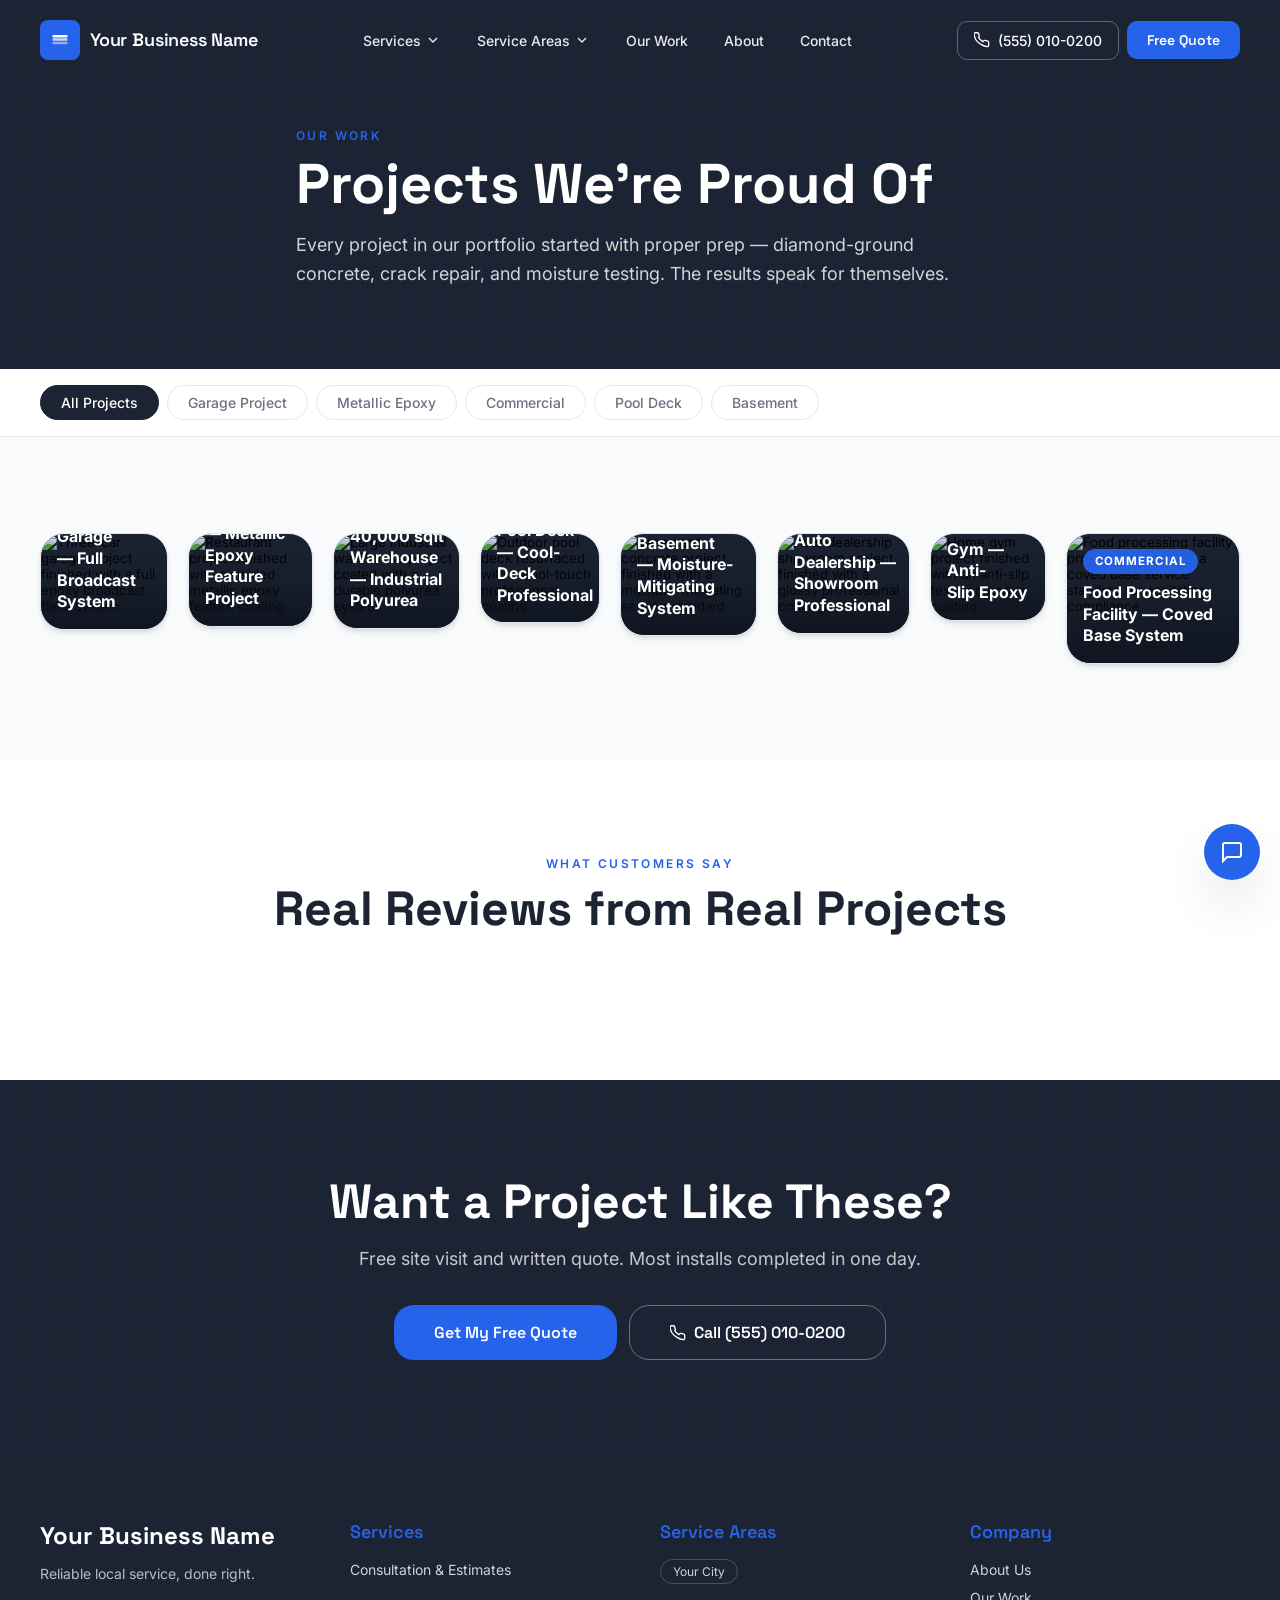
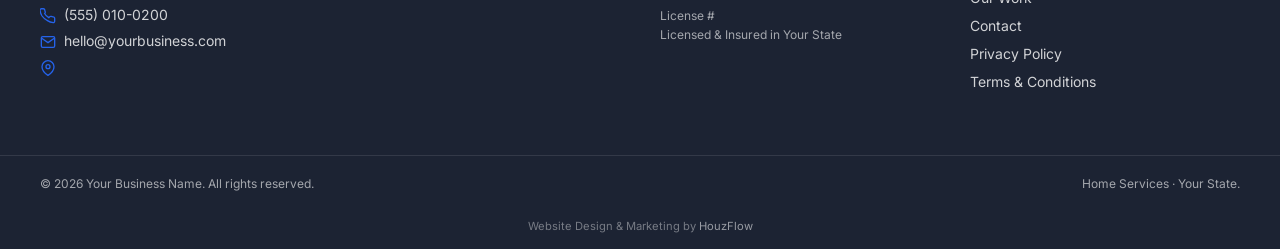
==== our-work.html @ 5cce3118 "Initial commit" ====
<!doctype html>
<html lang="en">
<head>
  <!-- ── CONFIG (loaded early for Meta Pixel) ──────────────────── -->
  <script src="CONFIG.js"></script>
  <!-- ── PROJECTS (gallery photos — separate file, updates monthly) ── -->
  <script src="PROJECTS.js"></script>
  <!-- ── Meta Pixel Base Code (reads CONFIG.metaPixelId) ───────── -->
  <script>
  (function() {
    if (!CONFIG.metaPixelId) return;
    !function(f,b,e,v,n,t,s)
    {if(f.fbq)return;n=f.fbq=function(){n.callMethod?
    n.callMethod.apply(n,arguments):n.queue.push(arguments)};
    if(!f._fbq)f._fbq=n;n.push=n;n.loaded=!0;n.version='2.0';
    n.queue=[];t=b.createElement(e);t.async=!0;
    t.src=v;s=b.getElementsByTagName(e)[0];
    s.parentNode.insertBefore(t,s)}(window, document,'script',
    'https://connect.facebook.net/en_US/fbevents.js');
    fbq('init', CONFIG.metaPixelId);
    fbq('track', 'PageView');
    document.write('<noscript><img height="1" width="1" style="display:none" src="https://www.facebook.com/tr?id=' + CONFIG.metaPixelId + '&ev=PageView&noscript=1"/></noscript>');
  })();
  </script>

  <meta charset="UTF-8" />
  <meta name="viewport" content="width=device-width, initial-scale=1.0" />
  <link rel="icon" type="image/svg+xml" href="/favicon.svg" />
  <title>Our Work | Portfolio</title>
  <meta name="description" content="See our portfolio of epoxy garage projects, metallic epoxy, commercial coatings, and pool deck installations." />
  <meta property="og:title" content="Our Work | Portfolio" />
  <meta property="og:description" content="See our portfolio of epoxy garage projects, metallic epoxy, commercial coatings, and pool deck installations." />
  <meta property="og:type" content="website" />
  <!-- og:image / twitter:image filled in by generate-pages.js from the top featured PROJECTS entry -->
  <meta property="og:image" content="https://images.unsplash.com/photo-1558618047-f4e60cef8b3e?w=800&q=80" />
  <meta name="twitter:card" content="summary_large_image" />
  <meta name="twitter:image" content="https://images.unsplash.com/photo-1558618047-f4e60cef8b3e?w=800&q=80" />
  <link rel="preconnect" href="https://fonts.googleapis.com" />
  <link rel="preconnect" href="https://fonts.gstatic.com" crossorigin />
  <link href="https://fonts.googleapis.com/css2?family=Space+Grotesk:wght@600;700;800&family=Inter:wght@400;500;600&display=optional" rel="stylesheet" />
  <link rel="stylesheet" href="styles.css" />
</head>
<body>

<!-- ── PORTFOLIO HERO ─────────────────────────────────────────── -->
<section class="page-hero" style="background-color:var(--color-secondary); padding-bottom: 5rem;">
  <div class="grid-overlay"></div>
  <div class="container-wide" style="position:relative; max-width:48rem;">
    <div class="page-hero-eyebrow">Our Work</div>
    <h1 style="color:#fff; margin-bottom:1rem;">Projects We're Proud Of</h1>
    <p style="color:rgba(255,255,255,0.8); font-size:1.125rem; line-height:1.65;">
      Every project in our portfolio started with proper prep — diamond-ground concrete, crack repair, and moisture testing. The results speak for themselves.
    </p>
  </div>
</section>

<!-- ── FILTER BAR ─────────────────────────────────────────────── -->
<div class="portfolio-filter-bar bg-white">
  <div class="container-wide portfolio-filter-inner">
    <button class="filter-btn filter-btn-active" data-filter="all">All Projects</button>
    <div id="filter-btns"></div>
  </div>
</div>

<!-- ── PORTFOLIO GRID ─────────────────────────────────────────── -->
<section class="section-y bg-slate-50">
  <div class="container-wide">
    <div class="portfolio-grid" id="portfolio-grid"></div>
  </div>
</section>

<!-- ── SOCIAL PROOF STRIP ─────────────────────────────────────── -->
<section class="section-y bg-white">
  <div class="container-wide">
    <div id="portfolio-proof-header"></div>
    <div class="portfolio-reviews-row" id="portfolio-reviews-row"></div>
  </div>
</section>

<!-- ── CTA ────────────────────────────────────────────────────── -->
<div id="portfolio-cta"></div>

<!-- ── LIGHTBOX ──────────────────────────────────────────────── -->
<div id="lightbox" class="lightbox" style="display:none">
  <div class="lightbox-backdrop" id="lightbox-backdrop"></div>
  <div class="lightbox-content">
    <button class="lightbox-close" id="lightbox-close">&times;</button>
    <img src="" alt="" id="lightbox-img" class="lightbox-img" />
    <div class="lightbox-caption" id="lightbox-caption"></div>
  </div>
</div><script src="components.js"></script>
<script>
document.addEventListener('DOMContentLoaded', () => {
  document.title = `Our Work | Portfolio | ${CONFIG.businessName}`;

  // Build unique category list
  const cats = [...new Set(PROJECTS.map(p => p.category))];

  // Filter buttons
  document.getElementById('filter-btns').innerHTML = cats.map(c => `
    <button class="filter-btn" data-filter="${c}">${c}</button>`).join('');

  // Render portfolio grid
  function renderGrid(filter) {
    const projects = filter === 'all'
      ? PROJECTS
      : PROJECTS.filter(p => p.category === filter);

    document.getElementById('portfolio-grid').innerHTML = projects.map((p, i) => `
      <div class="portfolio-item" data-category="${p.category}">
        <button class="portfolio-img-btn" data-img="${p.img}" data-title="${p.title}" data-cat="${p.category}" aria-label="Open ${p.title}">
          <img src="${p.img}" alt="${p.alt}" width="${p.width}" height="${p.height}" class="portfolio-img" loading="${i < 6 ? 'eager' : 'lazy'}" />
          <div class="portfolio-overlay">
            <div class="portfolio-overlay-inner">
              <div class="portfolio-cat-badge">${p.category}</div>
              <div class="portfolio-project-title">${p.title}</div>
            </div>
          </div>
        </button>
      </div>`).join('');

    // Attach lightbox listeners to new buttons
    document.querySelectorAll('.portfolio-img-btn').forEach(btn => {
      btn.addEventListener('click', () => {
        openLightbox(btn.dataset.img, btn.dataset.title, btn.dataset.cat);
      });
    });
  }

  renderGrid('all');

  // JSON-LD: ItemList of ImageObject, sourced from PROJECTS
  const portfolioJsonLd = {
    "@context": "https://schema.org",
    "@type": "ItemList",
    "itemListElement": PROJECTS.map((p, i) => ({
      "@type": "ListItem",
      "position": i + 1,
      "item": {
        "@type": "ImageObject",
        "contentUrl": p.img,
        "name": p.title,
        "description": p.alt,
        "width": p.width,
        "height": p.height
      }
    }))
  };
  const ldScript = document.createElement('script');
  ldScript.type = 'application/ld+json';
  ldScript.textContent = JSON.stringify(portfolioJsonLd);
  document.head.appendChild(ldScript);

  // Filter click handling
  document.querySelector('.portfolio-filter-inner').addEventListener('click', (e) => {
    const btn = e.target.closest('.filter-btn');
    if (!btn) return;
    document.querySelectorAll('.filter-btn').forEach(b => b.classList.remove('filter-btn-active'));
    btn.classList.add('filter-btn-active');
    renderGrid(btn.dataset.filter);
  });

  // Lightbox
  function openLightbox(src, title, cat) {
    document.getElementById('lightbox-img').src = src;
    document.getElementById('lightbox-img').alt = title;
    document.getElementById('lightbox-caption').textContent = `${title} — ${cat}`;
    document.getElementById('lightbox').style.display = 'flex';
    document.body.style.overflow = 'hidden';
  }
  function closeLightbox() {
    document.getElementById('lightbox').style.display = 'none';
    document.body.style.overflow = '';
  }
  document.getElementById('lightbox-close').addEventListener('click', closeLightbox);
  document.getElementById('lightbox-backdrop').addEventListener('click', closeLightbox);
  document.addEventListener('keydown', (e) => { if (e.key === 'Escape') closeLightbox(); });

  // Reviews strip
  document.getElementById('portfolio-proof-header').innerHTML = sectionHeaderHTML({
    eyebrow: 'What Customers Say',
    title: 'Real Reviews from Real Projects'
  });
  document.getElementById('portfolio-reviews-row').innerHTML = CONFIG.testimonials.slice(0, 3).map(t => `
    <div class="portfolio-review-card">
      <div class="stars">${renderStars(t.stars)}</div>
      <p class="portfolio-review-text">"${t.text}"</p>
      <div class="portfolio-review-name">${t.name} · ${t.location}</div>
    </div>`).join('');

  // CTA
  document.getElementById('portfolio-cta').innerHTML = ctaSectionHTML({
    title: "Want a Project Like These?",
    subtitle: "Free site visit and written quote. Most installs completed in one day."
  });
});
</script>

<style>
/* ── PORTFOLIO PAGE STYLES ──────────────────────────────── */
/* Note: .portfolio-grid, .portfolio-item, .portfolio-img-btn,
   .portfolio-img, .portfolio-overlay*, .portfolio-cat-badge, and
   .portfolio-project-title now live in styles.css (shared) so the
   home page "Recent Work" section can reuse them. */
.portfolio-filter-bar {
  border-bottom: 1px solid var(--color-slate-200);
}
.portfolio-filter-inner {
  display: flex;
  align-items: center;
  gap: 0.5rem;
  flex-wrap: wrap;
  padding-block: 1rem;
}
#filter-btns { display: contents; }
.filter-btn {
  padding: 0.5rem 1.25rem;
  border-radius: 9999px;
  border: 1.5px solid var(--color-slate-200);
  background: #fff;
  font-size: 0.875rem;
  font-weight: 500;
  color: var(--color-muted);
  cursor: pointer;
  white-space: nowrap;
  transition: border-color 0.15s, color 0.15s, background 0.15s;
}
@media (max-width: 639px) {
  .portfolio-filter-inner {
    display: grid;
    grid-template-columns: repeat(2, minmax(0, 1fr));
    gap: 0.5rem;
  }
  .filter-btn {
    width: 100%;
    padding-inline: 0.75rem;
    text-align: center;
  }
}
.filter-btn:hover { border-color: var(--color-primary); color: var(--color-primary); }
.filter-btn-active {
  background-color: var(--color-secondary);
  border-color: var(--color-secondary);
  color: #fff;
}
.filter-btn-active:hover { color: #fff; }

.portfolio-reviews-row { display: grid; grid-template-columns: 1fr; gap: 1.25rem; }
@media (min-width: 768px) { .portfolio-reviews-row { grid-template-columns: repeat(3, 1fr); } }
.portfolio-review-card {
  background: var(--color-slate-50);
  border: 1px solid var(--color-slate-200);
  border-radius: var(--radius-2xl);
  padding: 1.5rem;
}
.portfolio-review-text { font-size: 0.9375rem; color: var(--color-navy); font-weight: 500; line-height: 1.65; margin-top: 0.75rem; margin-bottom: 0.75rem; }
.portfolio-review-name { font-size: 0.75rem; font-weight: 600; color: var(--color-muted); }

/* Lightbox */
.lightbox {
  position: fixed;
  inset: 0;
  z-index: 9999;
  display: flex;
  align-items: center;
  justify-content: center;
  padding: 1rem;
  animation: fade-up 0.2s ease;
}
.lightbox-backdrop { position: absolute; inset: 0; background: rgba(0,0,0,0.9); }
.lightbox-content {
  position: relative;
  z-index: 1;
  max-width: 90vw;
  max-height: 90vh;
  display: flex;
  flex-direction: column;
  align-items: center;
  gap: 0.75rem;
}
.lightbox-close {
  position: absolute;
  top: -2.5rem;
  right: 0;
  color: #fff;
  font-size: 2rem;
  line-height: 1;
  background: none;
  border: none;
  cursor: pointer;
  opacity: 0.8;
  transition: opacity 0.15s;
}
.lightbox-close:hover { opacity: 1; }
.lightbox-img {
  max-width: 90vw;
  max-height: 80vh;
  border-radius: var(--radius-xl);
  object-fit: contain;
  box-shadow: var(--shadow-2xl);
}
.lightbox-caption { color: rgba(255,255,255,0.8); font-size: 0.875rem; text-align: center; }
</style>

</body>
</html>
---- styles.css ----
/* ============================================================
   SITE STYLES — All shared CSS for the entire site
   ============================================================ */

/* ── CSS Design Tokens ──────────────────────────────────────── */
:root {
  --color-primary: #2563EB;
  --color-secondary: #1C2333;
  --color-accent: #64748B;
  --color-navy: #1C2333;
  --color-muted: #6b7280;
  --color-slate-50: #f8fafc;
  --color-slate-100: #f1f5f9;
  --color-slate-200: #e2e8f0;
  --color-stone-200: #e7e5e4;
  --font-display: 'Space Grotesk', system-ui, sans-serif;
  --font-body: 'Inter', system-ui, sans-serif;
  --radius-lg: 1rem;
  --radius-xl: 1.25rem;
  --radius-2xl: 1.5rem;
  --shadow-md: 0 4px 6px -1px rgba(0,0,0,.1), 0 2px 4px -2px rgba(0,0,0,.1);
  --shadow-lg: 0 10px 15px -3px rgba(0,0,0,.1), 0 4px 6px -4px rgba(0,0,0,.1);
  --shadow-xl: 0 20px 25px -5px rgba(0,0,0,.1), 0 8px 10px -6px rgba(0,0,0,.1);
  --shadow-2xl: 0 25px 50px -12px rgba(0,0,0,.25);
}

/* ── Reset ───────────────────────────────────────────────────── */
*, *::before, *::after { box-sizing: border-box; margin: 0; padding: 0; }
html { scroll-behavior: smooth; }
body {
  font-family: var(--font-body);
  color: var(--color-navy);
  background: #ffffff;
  -webkit-font-smoothing: antialiased;
  min-height: 100vh;
  display: flex;
  flex-direction: column;
}
main { flex: 1; }
img { display: block; max-width: 100%; }
a { text-decoration: none; color: inherit; }
button { cursor: pointer; border: none; background: none; font-family: inherit; }
ul { list-style: none; }

/* ── Layout Utilities ────────────────────────────────────────── */
.container-wide {
  width: 100%;
  max-width: 1280px;
  margin-inline: auto;
  padding-inline: clamp(1rem, 5vw, 2.5rem);
}
.section-y { padding-block: clamp(3rem, 8vw, 6rem); }
.text-center { text-align: center; }
.text-navy { color: var(--color-navy); }
.text-primary { color: var(--color-primary); }
.text-muted { color: var(--color-muted); }
.text-white { color: #ffffff; }
.text-white-80 { color: rgba(255,255,255,0.8); }
.w-full { width: 100%; }
.justify-center { justify-content: center; }

/* ── Typography ──────────────────────────────────────────────── */
.font-display, h1, h2, h3, h4 { font-family: var(--font-display); }
h1 { font-size: clamp(2rem, 5vw, 3.5rem); font-weight: 800; line-height: 1.05; }
h2 { font-size: clamp(1.75rem, 4vw, 3rem); font-weight: 700; line-height: 1.1; }
h3 { font-size: 1.25rem; font-weight: 700; }

/* ── Buttons ─────────────────────────────────────────────────── */
.btn-primary {
  display: inline-flex;
  align-items: center;
  justify-content: center;
  gap: 0.5rem;
  padding: 0.875rem 2rem;
  background-color: var(--color-primary);
  color: #fff;
  border-radius: var(--radius-xl);
  font-family: var(--font-display);
  font-weight: 600;
  font-size: 0.9375rem;
  transition: filter 0.15s;
  cursor: pointer;
  border: none;
  text-align: center;
}
.btn-primary:hover { filter: brightness(1.1); }
.btn-primary-sm {
  display: inline-flex;
  align-items: center;
  padding: 0.625rem 1.25rem;
  background-color: var(--color-primary);
  color: #fff;
  border-radius: 0.625rem;
  font-family: var(--font-display);
  font-weight: 600;
  font-size: 0.875rem;
  transition: filter 0.15s;
}
.btn-primary-sm:hover { filter: brightness(1.1); }
.btn-outline {
  display: inline-flex;
  align-items: center;
  gap: 0.5rem;
  padding: 0.875rem 2rem;
  color: #fff;
  border: 1.5px solid rgba(255,255,255,0.35);
  border-radius: var(--radius-xl);
  font-family: var(--font-display);
  font-weight: 600;
  font-size: 0.9375rem;
  transition: background 0.15s;
}
.btn-outline:hover { background: rgba(255,255,255,0.1); }
.btn-phone {
  display: inline-flex;
  align-items: center;
  gap: 0.5rem;
  padding: 0.625rem 1rem;
  color: #fff;
  border: 1.5px solid rgba(255,255,255,0.3);
  border-radius: 0.625rem;
  font-size: 0.875rem;
  font-weight: 500;
  transition: background 0.15s;
}
.btn-phone:hover { background: rgba(255,255,255,0.1); }
.btn-lg { padding: 1rem 2.5rem; font-size: 1rem; }

/* ── Icons ───────────────────────────────────────────────────── */
.icon-sm { width: 1rem; height: 1rem; }
.icon-md { width: 1.5rem; height: 1.5rem; }
.icon-lg { width: 1.5rem; height: 1.5rem; }
.star-icon { width: 1rem; height: 1rem; color: var(--color-primary); }
.arrow-icon { width: 1rem; height: 1rem; transition: transform 0.2s; }

/* ── Grid Overlay (industrial pattern) ──────────────────────── */
.grid-overlay {
  position: absolute;
  inset: 0;
  opacity: 0.05;
  pointer-events: none;
  background-image:
    linear-gradient(var(--color-primary) 1px, transparent 1px),
    linear-gradient(90deg, var(--color-primary) 1px, transparent 1px);
  background-size: 40px 40px;
}

/* ============================================================
   HEADER
   ============================================================ */
.site-header {
  position: fixed;
  top: 0;
  left: 0;
  right: 0;
  z-index: 50;
  background-color: transparent;
  transition: background-color 0.3s, box-shadow 0.3s;
}
.site-header.scrolled {
  background-color: var(--color-secondary);
  box-shadow: var(--shadow-xl);
}
.header-inner {
  display: flex;
  align-items: center;
  justify-content: space-between;
  height: 5rem;
}
.logo-link {
  display: flex;
  align-items: center;
  gap: 0.625rem;
  text-decoration: none;
}
.logo-icon {
  display: grid;
  place-items: center;
  width: 2.5rem;
  height: 2.5rem;
  border-radius: 0.5rem;
  background-color: var(--color-primary);
  flex-shrink: 0;
}
.logo-svg { width: 1.25rem; height: 1.25rem; color: #fff; }
.logo-text {
  font-family: var(--font-display);
  font-weight: 600;
  font-size: 1.125rem;
  color: #fff;
  line-height: 1.2;
  letter-spacing: -0.01em;
}
.desktop-nav {
  display: none;
  align-items: center;
  gap: 0.25rem;
}
@media (min-width: 1024px) { .desktop-nav { display: flex; } }

.nav-btn {
  display: flex;
  align-items: center;
  gap: 0.25rem;
  padding: 0.5rem 1rem;
  color: rgba(255,255,255,0.9);
  font-size: 0.875rem;
  font-weight: 500;
  background: none;
  border: none;
  cursor: pointer;
  transition: color 0.15s;
}
.nav-btn:hover { color: #fff; }
.nav-link {
  display: block;
  padding: 0.5rem 1rem;
  color: rgba(255,255,255,0.9);
  font-size: 0.875rem;
  font-weight: 500;
  transition: color 0.15s;
}
.nav-link:hover { color: #fff; }
.chevron-icon {
  width: 1rem;
  height: 1rem;
  transition: transform 0.2s;
  flex-shrink: 0;
}

/* Dropdown panels */
.nav-dropdown-wrap { position: relative; }
.dropdown-panel {
  display: none;
  position: absolute;
  top: 100%;
  left: 0;
  padding-top: 0.75rem;
  z-index: 100;
}
.nav-dropdown-wrap:hover .dropdown-panel { display: block; }
.services-panel {
  left: 50%;
  transform: translateX(-50%);
  max-width: min(460px, calc(100vw - 2rem));
}
.services-panel .services-grid {
  background: #fff;
  border: 1px solid var(--color-slate-200);
  border-radius: var(--radius-2xl);
  box-shadow: var(--shadow-2xl);
  padding: 0.75rem;
  width: min(460px, calc(100vw - 2rem));
  display: grid;
  grid-template-columns: 1fr 1fr;
  gap: 0.25rem;
}
.dropdown-item {
  display: block;
  padding: 0.75rem;
  border-radius: 0.5rem;
  transition: background 0.15s;
  text-decoration: none;
}
.dropdown-item:hover { background: var(--color-slate-50); }
.dropdown-item-title {
  font-family: var(--font-display);
  font-weight: 600;
  color: var(--color-navy);
  font-size: 0.875rem;
  transition: color 0.15s;
}
.dropdown-item:hover .dropdown-item-title { color: var(--color-primary); }
.dropdown-item-desc { display: none; }
.areas-panel .areas-pills {
  background: #fff;
  border: 1px solid var(--color-slate-200);
  border-radius: var(--radius-2xl);
  box-shadow: var(--shadow-2xl);
  padding: 1rem;
  width: 18rem;
  display: flex;
  flex-wrap: wrap;
  gap: 0.5rem;
}
.area-pill {
  display: inline-block;
  padding: 0.375rem 0.75rem;
  font-size: 0.875rem;
  border: 1px solid var(--color-slate-200);
  border-radius: 9999px;
  color: var(--color-navy);
  text-decoration: none;
  transition: border-color 0.15s, color 0.15s;
}
.area-pill:hover { border-color: var(--color-primary); color: var(--color-primary); }
.header-cta { display: none; align-items: center; gap: 0.5rem; }
@media (min-width: 768px) { .header-cta { display: flex; } }

/* Hamburger */
.hamburger {
  display: flex;
  align-items: center;
  color: #fff;
  padding: 0.5rem;
}
@media (min-width: 1024px) { .hamburger { display: none; } }

/* Mobile drawer */
.mobile-drawer {
  background-color: var(--color-secondary);
  border-top: 1px solid rgba(255,255,255,0.1);
}
.mobile-nav-inner { padding-block: 1rem; }
.mobile-acc-btn {
  width: 100%;
  display: flex;
  justify-content: space-between;
  align-items: center;
  padding: 0.75rem 0;
  color: #fff;
  font-size: 1rem;
  font-weight: 500;
  background: none;
  border: none;
  cursor: pointer;
}
.mobile-acc-panel { padding: 0 0 0.5rem 1rem; }
.mobile-sub-link {
  display: block;
  color: rgba(255,255,255,0.8);
  font-size: 0.875rem;
  padding: 0.25rem 0;
  text-decoration: none;
  transition: color 0.15s;
}
.mobile-sub-link:hover { color: #fff; }
.mobile-area-pills { display: flex; flex-wrap: wrap; gap: 0.5rem; padding-bottom: 0.5rem; }
.mobile-area-pill {
  display: inline-block;
  padding: 0.375rem 0.75rem;
  border: 1px solid rgba(255,255,255,0.2);
  border-radius: 9999px;
  color: rgba(255,255,255,0.9);
  font-size: 0.875rem;
  text-decoration: none;
  transition: border-color 0.15s;
}
.mobile-area-pill:hover { border-color: rgba(255,255,255,0.5); }
.mobile-nav-link {
  display: block;
  color: #fff;
  padding: 0.75rem 0;
  font-size: 1rem;
  font-weight: 500;
  text-decoration: none;
}
.mobile-cta-row {
  display: flex;
  flex-direction: column;
  gap: 0.5rem;
  padding-top: 0.75rem;
  border-top: 1px solid rgba(255,255,255,0.1);
  margin-top: 0.25rem;
}
.border-top { border-top: 1px solid rgba(255,255,255,0.1); }

/* ============================================================
   FOOTER
   ============================================================ */
.site-footer { background-color: var(--color-secondary); color: #fff; }
.footer-grid {
  padding-block: 4rem;
  display: grid;
  grid-template-columns: 1fr;
  gap: 2.5rem;
}
@media (min-width: 768px) {
  .footer-grid { grid-template-columns: repeat(4, 1fr); }
  .footer-brand { grid-column: span 1; }
}
.footer-biz-name { font-family: var(--font-display); font-size: 1.5rem; font-weight: 700; margin-bottom: 0.75rem; }
.footer-tagline { color: rgba(255,255,255,0.7); font-size: 0.875rem; line-height: 1.6; margin-bottom: 1.25rem; max-width: 20rem; }
.footer-contact-list { display: flex; flex-direction: column; gap: 0.5rem; }
.footer-contact-item {
  display: flex;
  align-items: flex-start;
  gap: 0.5rem;
  color: rgba(255,255,255,0.8);
  font-size: 0.875rem;
  text-decoration: none;
  transition: color 0.15s;
}
.footer-contact-item:hover { color: #fff; }
.footer-icon { width: 1rem; height: 1rem; color: var(--color-primary); flex-shrink: 0; margin-top: 0.125rem; }
.footer-col-title { font-family: var(--font-display); font-weight: 600; font-size: 1.125rem; color: var(--color-primary); margin-bottom: 1rem; }
.footer-links { display: flex; flex-direction: column; gap: 0.5rem; }
.footer-links a { color: rgba(255,255,255,0.8); font-size: 0.875rem; text-decoration: none; transition: color 0.15s; }
.footer-links a:hover { color: #fff; }
.footer-area-pills { display: flex; flex-wrap: wrap; gap: 0.5rem; }
.area-pill-sm {
  display: inline-block;
  padding: 0.25rem 0.75rem;
  font-size: 0.75rem;
  border: 1px solid rgba(255,255,255,0.2);
  border-radius: 9999px;
  color: rgba(255,255,255,0.8);
  text-decoration: none;
  transition: border-color 0.15s, color 0.15s;
}
.area-pill-sm:hover { border-color: rgba(255,255,255,0.5); color: #fff; }
.footer-license { margin-top: 1.5rem; font-size: 0.75rem; color: rgba(255,255,255,0.6); display: flex; flex-direction: column; gap: 0.25rem; }
.footer-social-row { display: flex; gap: 0.625rem; margin-top: 1.25rem; flex-wrap: wrap; }
.social-icon-link {
  display: grid;
  place-items: center;
  width: 2.25rem;
  height: 2.25rem;
  border-radius: 0.5rem;
  background: rgba(255,255,255,0.08);
  color: rgba(255,255,255,0.7);
  border: 1px solid rgba(255,255,255,0.12);
  transition: background 0.15s, color 0.15s, border-color 0.15s;
}
.social-icon-link:hover { background: var(--color-primary); color: #fff; border-color: var(--color-primary); }
.social-svg { width: 1.125rem; height: 1.125rem; }
.footer-bottom { border-top: 1px solid rgba(255,255,255,0.1); }
.footer-bottom-inner {
  padding-block: 1.25rem;
  font-size: 0.75rem;
  color: rgba(255,255,255,0.6);
  display: flex;
  flex-direction: column;
  gap: 0.5rem;
}
@media (min-width: 768px) { .footer-bottom-inner { flex-direction: row; justify-content: space-between; } }

/* ============================================================
   CHAT WIDGET
   ============================================================ */
.chat-widget { position: fixed; bottom: 1.25rem; right: 1.25rem; z-index: 50; }
.chat-panel {
  margin-bottom: 0.75rem;
  width: 340px;
  max-width: calc(100vw - 2.5rem);
  background: #fff;
  border-radius: var(--radius-2xl);
  box-shadow: var(--shadow-2xl);
  border: 1px solid var(--color-stone-200);
  overflow: hidden;
  animation: fade-up 0.2s ease;
}
.chat-header {
  padding: 1rem 1.25rem;
  background-color: var(--color-secondary);
  color: #fff;
  display: flex;
  align-items: center;
  justify-content: space-between;
}
.chat-header-title { font-family: var(--font-display); font-weight: 600; }
.chat-header-sub { font-size: 0.75rem; color: rgba(255,255,255,0.7); }
.chat-close { color: rgba(255,255,255,0.7); transition: color 0.15s; }
.chat-close:hover { color: #fff; }
.chat-body { padding: 1.25rem; }
.chat-form { display: flex; flex-direction: column; gap: 0.75rem; }
.chat-intro { font-size: 0.875rem; color: var(--color-muted); }
.chat-thanks { text-align: center; padding: 1.5rem 0; }
.chat-thanks-emoji { font-size: 2rem; margin-bottom: 0.5rem; }
.chat-thanks-title { font-family: var(--font-display); font-weight: 600; color: var(--color-navy); }
.chat-fab {
  width: 3.5rem;
  height: 3.5rem;
  border-radius: 9999px;
  background-color: var(--color-primary);
  color: #fff;
  display: grid;
  place-items: center;
  box-shadow: var(--shadow-2xl);
  transition: filter 0.15s;
  border: none;
  cursor: pointer;
}
.chat-fab:hover { filter: brightness(1.1); }

/* ============================================================
   FORMS
   ============================================================ */
.form-input, .form-select, .form-textarea {
  width: 100%;
  padding: 0.75rem 1rem;
  border: 1.5px solid var(--color-slate-200);
  border-radius: 0.5rem;
  font-size: 0.875rem;
  font-family: var(--font-body);
  color: var(--color-navy);
  background: #fff;
  outline: none;
  transition: border-color 0.15s;
  appearance: none;
}
.form-input:focus, .form-select:focus, .form-textarea:focus {
  border-color: var(--color-primary);
}
.form-textarea { resize: none; }
.form-select { background-image: url("data:image/svg+xml,%3Csvg xmlns='http://www.w3.org/2000/svg' width='16' height='16' viewBox='0 0 24 24' fill='none' stroke='%236b7280' stroke-width='2'%3E%3Cpolyline points='6 9 12 15 18 9'/%3E%3C/svg%3E"); background-repeat: no-repeat; background-position: right 0.75rem center; padding-right: 2.5rem; }
.consent-label { display: flex; align-items: flex-start; gap: 0.625rem; cursor: pointer; }
.consent-checkbox { width: 1rem; height: 1rem; margin-top: 0.125rem; flex-shrink: 0; accent-color: var(--color-primary); }
.consent-text { font-size: 0.75rem; color: var(--color-muted); line-height: 1.6; }
.consent-link { color: var(--color-primary); text-decoration: underline; }
.form-error { font-size: 0.75rem; color: #dc2626; }
.form-disclaimer { font-size: 0.75rem; text-align: center; color: var(--color-muted); padding-top: 0.25rem; }

/* Lead form wrappers */
.lead-form-card {
  background: #fff;
  border-radius: var(--radius-2xl);
  box-shadow: var(--shadow-2xl);
  border: 1px solid var(--color-slate-200);
  padding: 1.5rem;
}
@media (min-width: 768px) { .lead-form-card { padding: 1.75rem; } }
.lead-form-full {
  background: #fff;
  border-radius: var(--radius-2xl);
  border: 1px solid var(--color-slate-200);
  padding: 1.5rem;
}
@media (min-width: 768px) { .lead-form-full { padding: 2rem; } }
.lead-form-header { margin-bottom: 1.25rem; }
.lead-form-title { font-family: var(--font-display); font-size: 1.5rem; font-weight: 700; color: var(--color-navy); }
.lead-form-sub { font-size: 0.875rem; color: var(--color-muted); margin-top: 0.25rem; }
.lead-form-fields { display: flex; flex-direction: column; gap: 0.75rem; }
.lead-form-success { text-align: center; padding: 1.5rem 0; }
.lead-form-success-icon { font-size: 2rem; margin-bottom: 0.5rem; }
.lead-form-success-title { font-family: var(--font-display); font-weight: 600; color: var(--color-navy); font-size: 1.125rem; }
.lead-form-success-sub { font-size: 0.875rem; color: var(--color-muted); margin-top: 0.5rem; }

/* ============================================================
   SECTION HEADER
   ============================================================ */
.section-header { max-width: 48rem; margin-bottom: 3rem; }
.section-header.text-center { margin-inline: auto; }
.section-eyebrow {
  font-size: 0.75rem;
  font-weight: 600;
  letter-spacing: 0.2em;
  text-transform: uppercase;
  color: var(--color-primary);
  margin-bottom: 0.75rem;
}
.section-title {
  font-family: var(--font-display);
  font-size: clamp(1.75rem, 4vw, 3rem);
  font-weight: 700;
  line-height: 1.1;
}
.section-subtitle { margin-top: 1rem; font-size: 1.125rem; line-height: 1.6; }

/* ============================================================
   TRUST BAR
   ============================================================ */
.trust-bar { background-color: var(--color-secondary); border-bottom: 1px solid rgba(255,255,255,0.1); }
.trust-bar-inner {
  padding-block: 1rem;
  display: grid;
  grid-template-columns: 1fr 1fr;
  gap: 1rem;
}
@media (min-width: 768px) { .trust-bar-inner { grid-template-columns: repeat(4, 1fr); } }
.trust-item { display: flex; align-items: center; gap: 0.75rem; }
.trust-icon { width: 1.25rem; height: 1.25rem; color: var(--color-primary); flex-shrink: 0; }
.trust-label { color: #fff; font-weight: 600; font-size: 0.875rem; line-height: 1.3; }
.trust-sub { color: rgba(255,255,255,0.6); font-size: 0.75rem; }

/* ============================================================
   CTA SECTION
   ============================================================ */
.cta-section {
  background-color: var(--color-secondary);
  color: #fff;
  padding-block: clamp(3rem, 8vw, 6rem);
  position: relative;
  overflow: hidden;
}
.cta-inner { max-width: 48rem; margin-inline: auto; }
.cta-title { font-family: var(--font-display); font-size: clamp(1.75rem, 4vw, 3rem); font-weight: 700; margin-bottom: 1rem; }
.cta-subtitle { color: rgba(255,255,255,0.75); font-size: 1.125rem; margin-bottom: 2rem; line-height: 1.6; }
.cta-btns { display: flex; flex-wrap: wrap; gap: 0.75rem; justify-content: center; }

/* ============================================================
   FAQ ACCORDION
   ============================================================ */
.faq-list { max-width: 48rem; margin-inline: auto; display: flex; flex-direction: column; gap: 0.75rem; }
.faq-item {
  background: #fff;
  border: 1px solid var(--color-stone-200);
  border-radius: var(--radius-2xl);
  padding: 1.25rem 1.5rem;
  transition: box-shadow 0.2s;
}
.faq-item[open] { box-shadow: var(--shadow-md); }
.faq-summary {
  cursor: pointer;
  display: flex;
  align-items: center;
  justify-content: space-between;
  gap: 1rem;
  list-style: none;
  font-family: var(--font-display);
  font-weight: 600;
  color: var(--color-navy);
  font-size: 1.0625rem;
}
.faq-summary::-webkit-details-marker { display: none; }
.faq-icon { width: 1.25rem; height: 1.25rem; color: var(--color-primary); flex-shrink: 0; transition: transform 0.2s; }
.faq-item[open] .faq-icon { transform: rotate(45deg); }
.faq-answer { color: var(--color-muted); margin-top: 0.75rem; line-height: 1.7; }

/* ============================================================
   PROCESS STEPS
   ============================================================ */
.process-steps {
  display: grid;
  grid-template-columns: 1fr;
  gap: 1.5rem;
  position: relative;
}
@media (min-width: 768px) {
  .process-steps { grid-template-columns: repeat(4, 1fr); gap: 1rem; }
}
.process-connector {
  display: none;
  position: absolute;
  top: 1.75rem;
  left: 12.5%;
  right: 12.5%;
  height: 1px;
  background: var(--color-stone-200);
}
@media (min-width: 768px) { .process-connector { display: block; } }
.process-step { text-align: center; }
.process-num {
  width: 3.5rem;
  height: 3.5rem;
  border-radius: 9999px;
  background-color: var(--color-secondary);
  color: #fff;
  font-family: var(--font-display);
  font-weight: 700;
  font-size: 1.25rem;
  display: grid;
  place-items: center;
  margin-inline: auto;
  box-shadow: var(--shadow-lg);
  position: relative;
  z-index: 1;
}
.process-step-title { margin-top: 1rem; font-family: var(--font-display); font-weight: 700; font-size: 1.125rem; color: var(--color-navy); }
.process-step-desc { font-size: 0.875rem; color: var(--color-muted); margin-top: 0.375rem; max-width: 14rem; margin-inline: auto; }

/* ============================================================
   SERVICE CARD
   ============================================================ */
.service-card {
  display: flex;
  flex-direction: column;
  background: #fff;
  border-radius: var(--radius-2xl);
  border: 1px solid var(--color-stone-200);
  overflow: hidden;
  box-shadow: var(--shadow-md);
  transition: box-shadow 0.3s, transform 0.3s;
  text-decoration: none;
}
.service-card:hover { box-shadow: var(--shadow-2xl); transform: translateY(-4px); }
.service-card-img-wrap { aspect-ratio: 4/3; overflow: hidden; position: relative; }
.service-card-img { width: 100%; height: 100%; object-fit: cover; transition: transform 0.5s; }
.service-card:hover .service-card-img { transform: scale(1.05); }
.service-card-overlay { position: absolute; inset: 0; background: linear-gradient(to top, rgba(0,0,0,0.4), transparent); }
.service-card-body { padding: 1.5rem; flex: 1; display: flex; flex-direction: column; }
.service-card-title { font-family: var(--font-display); font-weight: 700; font-size: 1.25rem; color: var(--color-navy); margin-bottom: 0.5rem; }
.service-card-desc { font-size: 0.875rem; color: var(--color-muted); flex: 1; }
.service-card-cta {
  display: inline-flex;
  align-items: center;
  gap: 0.375rem;
  margin-top: 1rem;
  font-size: 0.875rem;
  font-weight: 600;
  color: var(--color-primary);
}
.service-card:hover .arrow-icon { transform: translateX(4px); }

/* ============================================================
   MAP EMBED
   ============================================================ */
.map-wrap { border-radius: var(--radius-2xl); overflow: hidden; border: 1px solid var(--color-stone-200); box-shadow: var(--shadow-md); }
.map-iframe { width: 100%; height: 420px; display: block; border: none; } /* height overridden by CONFIG.maps.mapHeight via inline style */

/* ============================================================
   STAR RATING
   ============================================================ */
.stars { display: flex; gap: 2px; }

/* ============================================================
   ANIMATIONS
   ============================================================ */
@keyframes chat-bounce {
  0%, 100% { transform: translateY(0); }
  20% { transform: translateY(-12px); }
  40% { transform: translateY(-6px); }
  60% { transform: translateY(-10px); }
  80% { transform: translateY(-4px); }
}
.chat-bounce { animation: chat-bounce 1.1s ease; }

@keyframes fade-up {
  from { opacity: 0; transform: translateY(12px); }
  to   { opacity: 1; transform: translateY(0); }
}
.animate-fade-up { animation: fade-up 0.2s ease; }

/* ============================================================
   HERO SECTION (shared base)
   ============================================================ */
.page-hero {
  position: relative;
  padding-top: 8rem;
  padding-bottom: 5rem;
  color: #fff;
  overflow: hidden;
  background-color: var(--color-secondary);
}
.page-hero-eyebrow { font-size: 0.75rem; font-weight: 600; letter-spacing: 0.2em; text-transform: uppercase; color: var(--color-primary); margin-bottom: 0.75rem; }

/* ============================================================
   PROSE (privacy / terms pages)
   ============================================================ */
.prose { font-size: 0.9375rem; line-height: 1.75; }
.prose p { margin-bottom: 1rem; color: #374151; }
.prose ul { margin-bottom: 1rem; padding-left: 1.5rem; list-style: disc; }
.prose li { margin-bottom: 0.25rem; }
.prose strong { color: var(--color-navy); font-weight: 600; }
.prose h2 { margin-top: 2rem; margin-bottom: 0.75rem; }
.prose h3 { margin-top: 1.25rem; margin-bottom: 0.5rem; }
.prose a { color: var(--color-primary); text-decoration: underline; }
.prose-section { margin-bottom: 2rem; }
.prose-box {
  background: #fafaf9;
  border: 1px solid var(--color-stone-200);
  border-radius: var(--radius-2xl);
  padding: 1.5rem;
  margin-bottom: 2rem;
}
.prose-contact-box {
  margin-top: 0.75rem;
  padding: 1rem;
  background: #fafaf9;
  border: 1px solid var(--color-stone-200);
  border-radius: 0.75rem;
  font-size: 0.875rem;
  color: var(--color-navy);
  line-height: 1.8;
}
.prose-info-grid {
  background: #fff;
  border: 1px solid var(--color-stone-200);
  border-radius: 0.75rem;
  padding: 1rem;
  display: flex;
  flex-direction: column;
  gap: 0.75rem;
  font-size: 0.875rem;
  margin-top: 1rem;
}

/* ============================================================
   UTILITY BACKGROUNDS
   ============================================================ */
.bg-white { background-color: #ffffff; }
.bg-slate-50 { background-color: var(--color-slate-50); }
.bg-secondary { background-color: var(--color-secondary); }

/* ============================================================
   RESPONSIVE HELPERS
   ============================================================ */
.lg-hidden { display: block; }
@media (min-width: 1024px) { .lg-hidden { display: none; } }
.lg-show { display: none; }
@media (min-width: 1024px) { .lg-show { display: block; } }

/* ============================================================
   PORTFOLIO GALLERY
   Shared by the home page and our-work page.
   ============================================================ */
.portfolio-gallery {
  --gallery-card-min-height: 16rem;
  position: relative;
}
.portfolio-gallery-viewport {
  overflow: hidden;
  border-radius: calc(var(--radius-2xl) + 0.25rem);
}
.portfolio-grid {
  display: flex;
  gap: 1.25rem;
  transition: transform 0.45s ease;
  will-change: transform;
  touch-action: pan-y;
}
.portfolio-grid.is-dragging {
  transition: none;
  cursor: grabbing;
}
.portfolio-slide {
  min-width: 100%;
  display: grid;
  grid-template-columns: 1fr;
  gap: 1rem;
}
@media (min-width: 640px) {
  .portfolio-slide { grid-template-columns: repeat(2, minmax(0, 1fr)); }
}
@media (min-width: 1024px) {
  .portfolio-slide { grid-template-columns: repeat(4, minmax(0, 1fr)); }
}

.portfolio-item {
  position: relative;
  min-width: 0;
}
.portfolio-card {
  height: 100%;
}
.portfolio-img-btn {
  display: flex;
  width: 100%;
  min-height: var(--gallery-card-min-height);
  border: 1px solid var(--color-slate-200);
  background: var(--color-secondary);
  cursor: pointer;
  position: relative;
  overflow: hidden;
  border-radius: var(--radius-2xl);
  box-shadow: var(--shadow-md);
  text-align: left;
}
.portfolio-img {
  width: 100%;
  height: 100%;
  aspect-ratio: 4 / 3;
  object-fit: cover;
  transition: transform 0.5s;
  display: block;
}
.portfolio-img-btn:hover .portfolio-img,
.portfolio-img-btn:focus-visible .portfolio-img {
  transform: scale(1.05);
}
.portfolio-overlay {
  position: absolute;
  inset: 0;
  background:
    linear-gradient(180deg, rgba(12,18,28,0.08) 0%, rgba(12,18,28,0.32) 50%, rgba(12,18,28,0.82) 100%);
  opacity: 1;
  transition: opacity 0.3s;
  display: flex;
  align-items: flex-end;
  padding: 1rem;
}
.portfolio-overlay-inner { text-align: left; }
.portfolio-cat-badge {
  display: inline-block;
  font-size: 0.72rem;
  font-weight: 700;
  text-transform: uppercase;
  letter-spacing: 0.08em;
  color: #fff;
  background: rgba(37,99,235,0.94);
  padding: 0.35rem 0.7rem;
  border-radius: 9999px;
  margin-bottom: 0.5rem;
}
.portfolio-project-title {
  color: #fff;
  font-weight: 700;
  font-size: 1rem;
  line-height: 1.35;
  text-wrap: balance;
}
.portfolio-gallery-controls {
  display: flex;
  align-items: center;
  justify-content: space-between;
  gap: 1rem;
  margin-top: 1.25rem;
}
.portfolio-gallery-nav {
  display: flex;
  gap: 0.75rem;
}
.portfolio-gallery-arrow {
  width: 3rem;
  height: 3rem;
  display: grid;
  place-items: center;
  border-radius: 9999px;
  background: #fff;
  border: 1px solid var(--color-slate-200);
  color: var(--color-secondary);
  box-shadow: var(--shadow-md);
  transition: transform 0.15s, border-color 0.15s, color 0.15s;
}
.portfolio-gallery-arrow:hover,
.portfolio-gallery-arrow:focus-visible {
  transform: translateY(-1px);
  border-color: var(--color-primary);
  color: var(--color-primary);
}
.portfolio-gallery-arrow:disabled {
  opacity: 0.45;
  cursor: not-allowed;
  transform: none;
}
.portfolio-gallery-arrow svg {
  width: 1.2rem;
  height: 1.2rem;
}
.portfolio-gallery-dots {
  display: flex;
  align-items: center;
  justify-content: center;
  gap: 0.5rem;
  flex: 1;
  min-width: 0;
}
.portfolio-gallery-dot {
  width: 0.72rem;
  height: 0.72rem;
  border-radius: 9999px;
  background: #cbd5e1;
  transition: width 0.2s, background-color 0.2s;
}
.portfolio-gallery-dot.is-active {
  width: 2rem;
  background: var(--color-primary);
}
.portfolio-gallery-empty {
  border: 1px dashed var(--color-slate-200);
  border-radius: var(--radius-2xl);
  padding: 2rem;
  text-align: center;
  color: var(--color-muted);
  background: #fff;
}
@media (max-width: 767px) {
  .portfolio-gallery {
    --gallery-card-min-height: 14rem;
  }
  .portfolio-gallery-controls {
    flex-direction: column-reverse;
    align-items: stretch;
  }
  .portfolio-gallery-nav {
    justify-content: center;
  }
}

/* Generic template mobile-first refinements. The base template already uses
   progressive min-width breakpoints; these protect the primary conversion UI
   on narrow 320-430px devices. */
@media (max-width: 639px) {
  .home-hero { min-height: auto; }
  .hero-inner { padding-top: 5.5rem; padding-bottom: 2.25rem; }
  .hero-headline { font-size: clamp(2.2rem, 11vw, 3.25rem); line-height: 1.04; }
  .hero-sub { font-size: 1rem; }
  .hero-btns { display: grid; grid-template-columns: 1fr; width: 100%; }
  .hero-btns .btn { justify-content: center; min-height: 3.25rem; }
  .comparison-grid, .diff-grid, .services-grid-home, .reviews-grid { gap: 0.9rem; }
  .lead-form-card, .lead-form-full { padding: 1rem; border-radius: 0.75rem; }
  .form-input, .form-select, .form-textarea { font-size: 16px; }
  .mobile-drawer { max-height: calc(100vh - 4.5rem); overflow-y: auto; }
  .mobile-cta-row .btn { min-height: 3rem; }
  .chat-fab { width: 3.5rem; height: 3.5rem; right: 1rem; bottom: 1rem; }
}
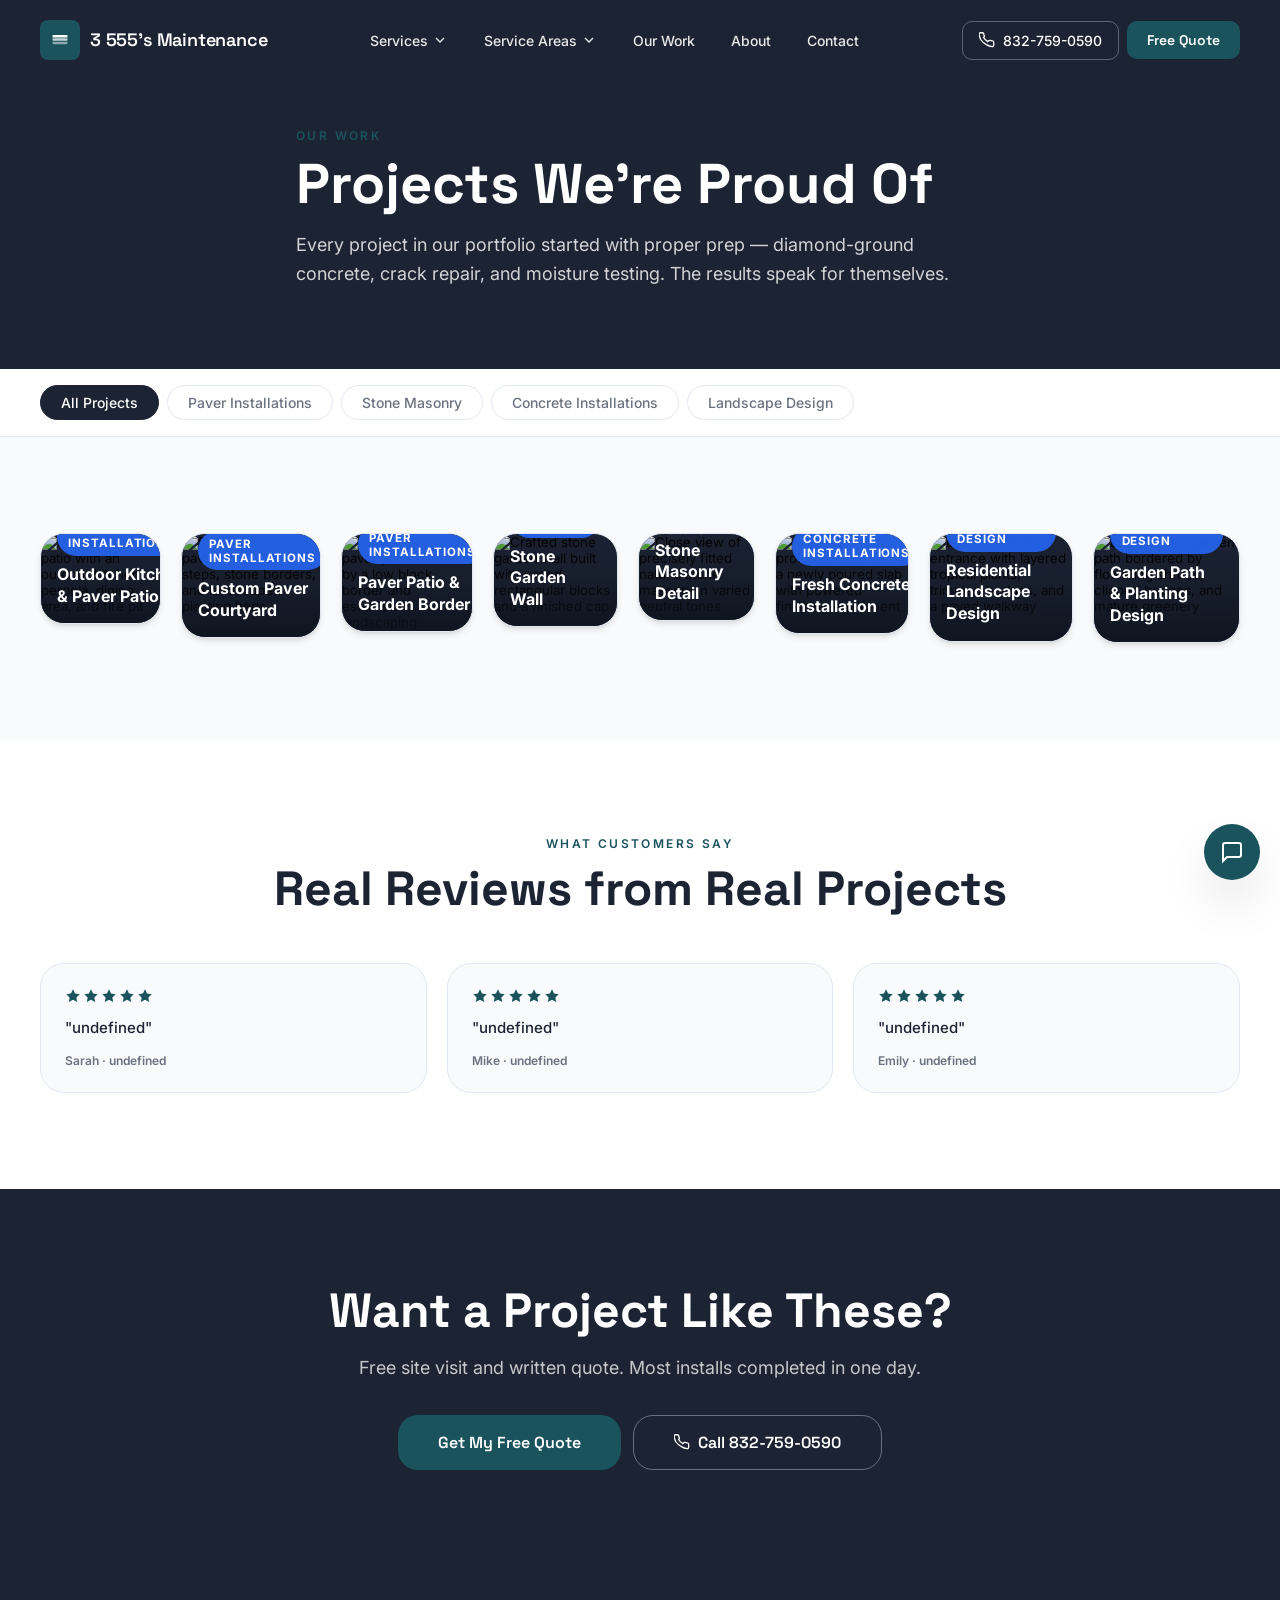
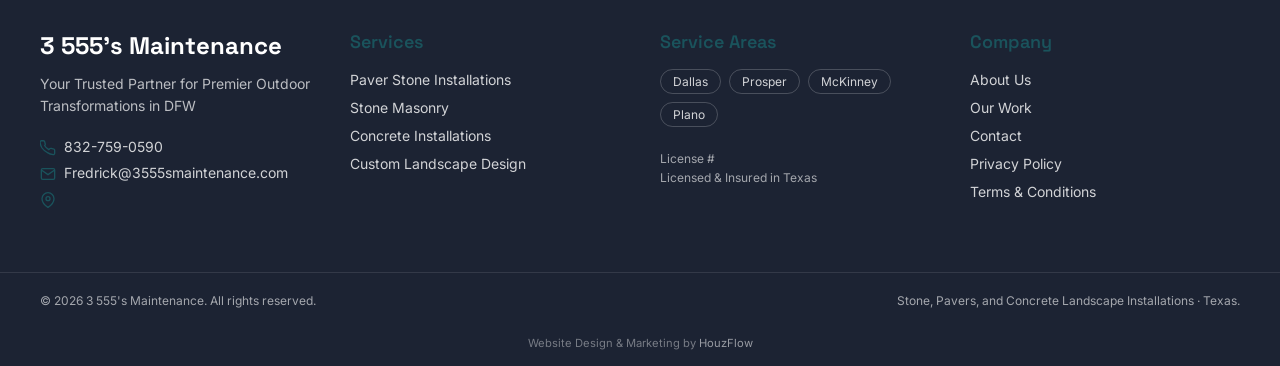
==== commit db501d31: "Update images in CONFIG.js, PROJECTS.js, index.html, and our-work.html for consistency and improved " ====
--- a/our-work.html
+++ b/our-work.html
@@ -32,9 +32,9 @@
   <meta property="og:description" content="See our portfolio of epoxy garage projects, metallic epoxy, commercial coatings, and pool deck installations." />
   <meta property="og:type" content="website" />
   <!-- og:image / twitter:image filled in by generate-pages.js from the top featured PROJECTS entry -->
-  <meta property="og:image" content="https://images.unsplash.com/photo-1558618047-f4e60cef8b3e?w=800&q=80" />
+  <meta property="og:image" content="https://images.unsplash.com/photo-1602860739945-9a61573cd62d?w=800&q=80&auto=format&fit=crop" />
   <meta name="twitter:card" content="summary_large_image" />
-  <meta name="twitter:image" content="https://images.unsplash.com/photo-1558618047-f4e60cef8b3e?w=800&q=80" />
+  <meta name="twitter:image" content="https://images.unsplash.com/photo-1602860739945-9a61573cd62d?w=800&q=80&auto=format&fit=crop" />
   <link rel="preconnect" href="https://fonts.googleapis.com" />
   <link rel="preconnect" href="https://fonts.gstatic.com" crossorigin />
   <link href="https://fonts.googleapis.com/css2?family=Space+Grotesk:wght@600;700;800&family=Inter:wght@400;500;600&display=optional" rel="stylesheet" />
